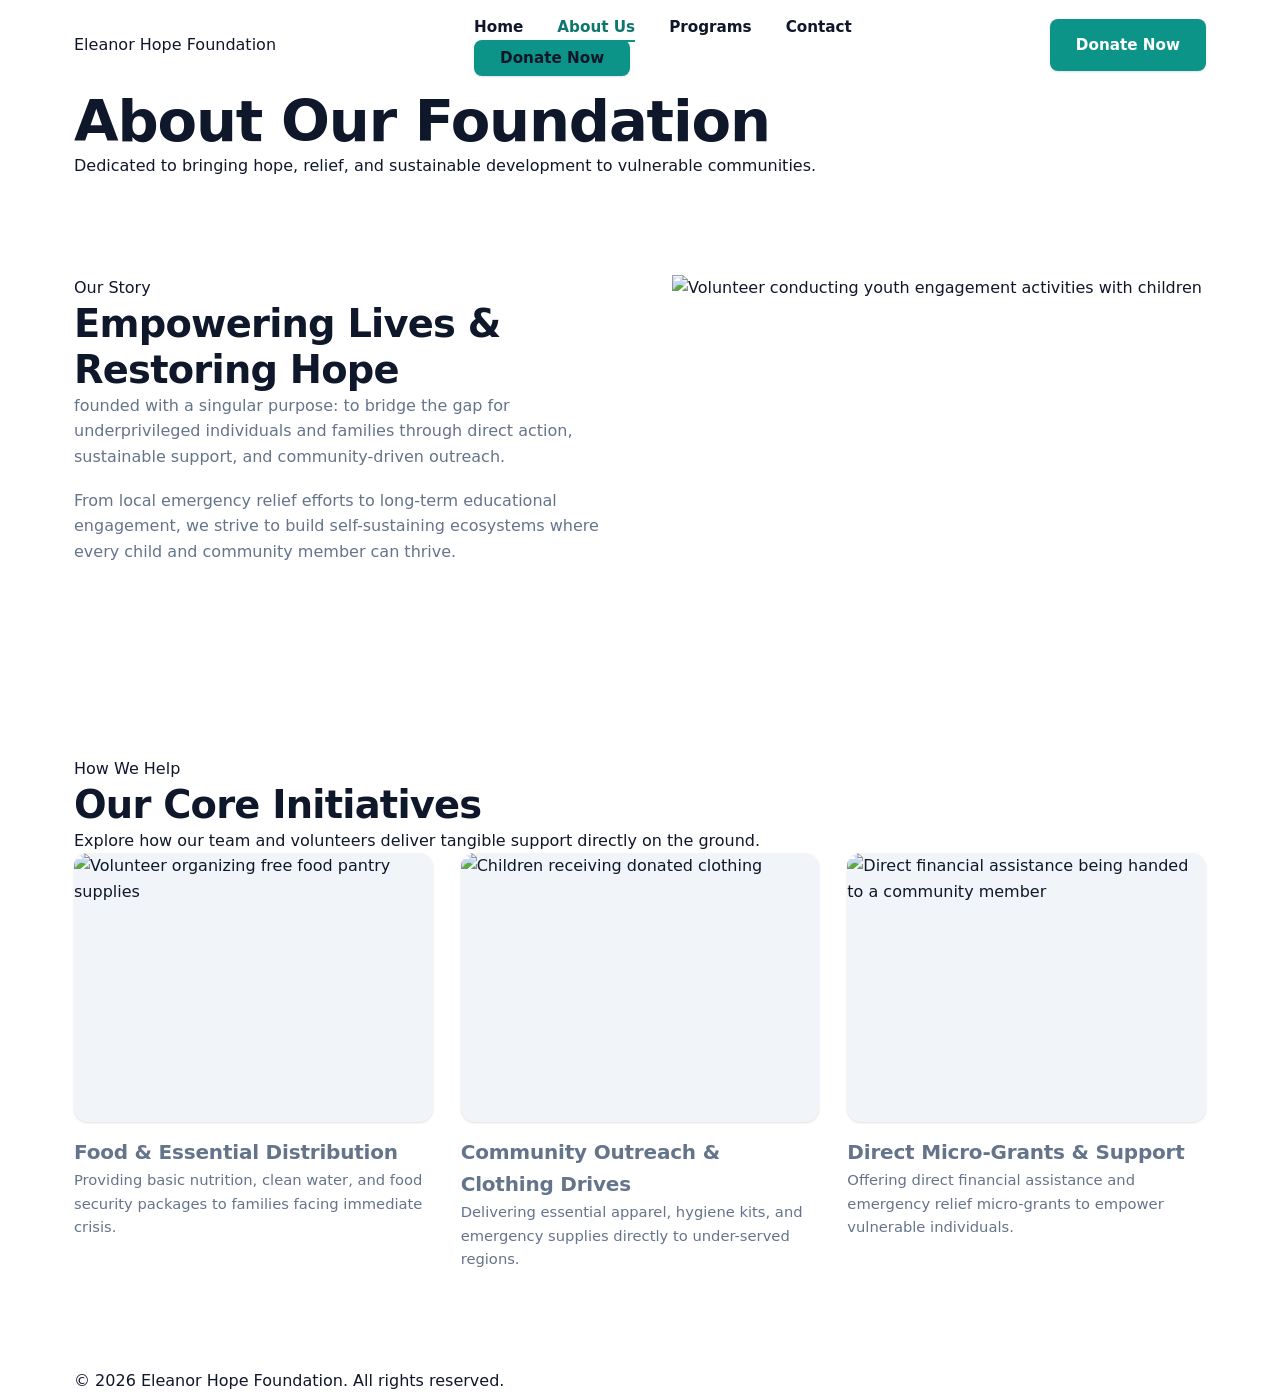
==== about.html @ fcf83d25 "Add About page layout with outreach gallery images" ====
<!DOCTYPE html>
<html lang="en">
<head>
  <meta charset="UTF-8" />
  <meta name="viewport" content="width=device-width, initial-scale=1.0" />
  <title>About Us — Eleanor Hope Foundation</title>
  <link rel="stylesheet" href="style.css" />
</head>
<body>

  <!-- Navigation -->
  <header class="header">
    <div class="container header-inner">
      <a href="index.html" class="logo">
        <span class="logo-text">Eleanor Hope <span>Foundation</span></span>
      </a>

      <nav class="main-nav" id="main-nav">
        <ul>
          <li><a href="index.html">Home</a></li>
          <li><a href="about.html" class="active">About Us</a></li>
          <li><a href="programs.html">Programs</a></li>
          <li><a href="contact.html">Contact</a></li>
        </ul>
        <a href="donate.html" class="btn btn-primary btn-donate-mobile">Donate Now</a>
      </nav>

      <a href="donate.html" class="btn btn-primary btn-donate">Donate Now</a>

      <button class="hamburger" id="hamburger" aria-label="Toggle navigation" aria-expanded="false">
        <span></span>
        <span></span>
        <span></span>
      </button>
    </div>
  </header>

  <div class="nav-backdrop" id="nav-backdrop"></div>

  <main>
    <!-- Page Header -->
    <section class="page-header bg-surface">
      <div class="container text-center">
        <h1 class="page-title">About Our Foundation</h1>
        <p class="page-subtitle">Dedicated to bringing hope, relief, and sustainable development to vulnerable communities.</p>
      </div>
    </section>

    <!-- Mission & Story -->
    <section class="section">
      <div class="container">
        <div class="about-grid reveal">
          <div class="about-text">
            <span class="badge">Our Story</span>
            <h2>Empowering Lives & Restoring Hope</h2>
            <p> founded with a singular purpose: to bridge the gap for underprivileged individuals and families through direct action, sustainable support, and community-driven outreach.</p>
            <p>From local emergency relief efforts to long-term educational engagement, we strive to build self-sustaining ecosystems where every child and community member can thrive.</p>
          </div>
          <div class="about-image-wrapper">
            <img src="images/youth-engagement.jpg" alt="Volunteer conducting youth engagement activities with children" class="rounded-img shadow" />
          </div>
        </div>
      </div>
    </section>

    <!-- Our Pillars / Gallery Grid -->
    <section class="section bg-surface">
      <div class="container">
        <div class="section-header text-center reveal">
          <span class="badge">How We Help</span>
          <h2>Our Core Initiatives</h2>
          <p>Explore how our team and volunteers deliver tangible support directly on the ground.</p>
        </div>

        <div class="gallery-grid reveal">
          <!-- Food Security Card -->
          <figure class="gallery-card">
            <div class="gallery-media">
              <img src="images/food-pantry.jpg" alt="Volunteer organizing free food pantry supplies" />
            </div>
            <figcaption>
              <h3>Food & Essential Distribution</h3>
              <p>Providing basic nutrition, clean water, and food security packages to families facing immediate crisis.</p>
            </figcaption>
          </figure>

          <!-- Clothing & Care Outreach -->
          <figure class="gallery-card">
            <div class="gallery-media">
              <img src="images/clothing-outreach.jpg" alt="Children receiving donated clothing" />
            </div>
            <figcaption>
              <h3>Community Outreach & Clothing Drives</h3>
              <p>Delivering essential apparel, hygiene kits, and emergency supplies directly to under-served regions.</p>
            </figcaption>
          </figure>

          <!-- Direct Support -->
          <figure class="gallery-card">
            <div class="gallery-media">
              <img src="images/direct-support.jpg" alt="Direct financial assistance being handed to a community member" />
            </div>
            <figcaption>
              <h3>Direct Micro-Grants & Support</h3>
              <p>Offering direct financial assistance and emergency relief micro-grants to empower vulnerable individuals.</p>
            </figcaption>
          </figure>
        </div>
      </div>
    </section>
  </main>

  <!-- Footer -->
  <footer class="footer">
    <div class="container">
      <div class="footer-bottom text-center">
        <p>&copy; 2026 Eleanor Hope Foundation. All rights reserved.</p>
      </div>
    </div>
  </footer>

  <script src="script.js"></script>
</body>
</html>
---- style.css ----
/* ============================================
   Eleanor Hope Foundation — Stylesheet
   ============================================ */

:root {
  /* Color tokens */
  --navy: #0F172A;
  --navy-700: #1E293B;
  --teal: #0D9488;
  --teal-600: #0F766E;
  --teal-300: #5EEAD4;
  --teal-100: #CCFBF1;
  --warm-gray: #F8FAFC;
  --white: #FFFFFF;
  --slate-500: #64748B;
  --slate-400: #94A3B8;
  --slate-200: #E2E8F0;
  --slate-100: #F1F5F9;

  /* Type */
  --font-sans: 'Inter', system-ui, -apple-system, 'Segoe UI', Roboto, Helvetica, Arial, sans-serif;

  /* Layout */
  --container-w: 1180px;
  --radius-sm: 8px;
  --radius-md: 14px;
  --radius-lg: 24px;
  --shadow-sm: 0 1px 2px rgba(15, 23, 42, 0.06), 0 1px 3px rgba(15, 23, 42, 0.08);
  --shadow-md: 0 8px 24px rgba(15, 23, 42, 0.08);
  --shadow-lg: 0 20px 48px rgba(15, 23, 42, 0.14);
  --transition: 200ms cubic-bezier(0.4, 0, 0.2, 1);
}

/* ============ Reset ============ */
*, *::before, *::after { box-sizing: border-box; }
html { scroll-behavior: smooth; }
@media (prefers-reduced-motion: reduce) {
  html { scroll-behavior: auto; }
  *, *::before, *::after {
    animation-duration: 0.01ms !important;
    animation-iteration-count: 1 !important;
    transition-duration: 0.01ms !important;
    scroll-behavior: auto !important;
  }
}

body {
  margin: 0;
  font-family: var(--font-sans);
  color: var(--navy);
  background: var(--white);
  line-height: 1.6;
  -webkit-font-smoothing: antialiased;
}

img, svg { display: block; max-width: 100%; }
a { color: inherit; text-decoration: none; }
ul { margin: 0; padding: 0; list-style: none; }
h1, h2, h3, h4, p { margin: 0; }
button { font: inherit; cursor: pointer; }

.container {
  width: 100%;
  max-width: var(--container-w);
  margin-inline: auto;
  padding-inline: 24px;
}

.section { padding-block: 96px; }

:focus-visible {
  outline: 3px solid var(--teal);
  outline-offset: 3px;
  border-radius: 4px;
}

.skip-link {
  position: absolute;
  left: -999px;
  top: auto;
  background: var(--navy);
  color: var(--white);
  padding: 12px 20px;
  border-radius: var(--radius-sm);
  z-index: 200;
}
.skip-link:focus {
  left: 24px;
  top: 24px;
}

/* ============ Typography ============ */
h1 {
  font-size: clamp(2.4rem, 4.6vw, 3.6rem);
  font-weight: 800;
  letter-spacing: -0.02em;
  line-height: 1.1;
}
h2 {
  font-size: clamp(1.9rem, 3vw, 2.5rem);
  font-weight: 800;
  letter-spacing: -0.02em;
  line-height: 1.2;
}
h3 {
  font-size: 1.25rem;
  font-weight: 700;
  letter-spacing: -0.01em;
}
.eyebrow {
  font-size: 0.8rem;
  font-weight: 700;
  letter-spacing: 0.08em;
  text-transform: uppercase;
  color: var(--teal-600);
  margin-bottom: 14px;
}
.text-teal { color: var(--teal); }

.link-arrow {
  display: inline-flex;
  align-items: center;
  gap: 6px;
  margin-top: 22px;
  font-weight: 600;
  color: var(--teal-600);
  border-bottom: 2px solid transparent;
  transition: border-color var(--transition);
}
.link-arrow::after {
  content: "→";
  transition: transform var(--transition);
}
.link-arrow:hover { border-color: var(--teal-600); }
.link-arrow:hover::after { transform: translateX(3px); }

/* ============ Buttons ============ */
.btn {
  display: inline-flex;
  align-items: center;
  justify-content: center;
  gap: 8px;
  padding: 12px 24px;
  border-radius: var(--radius-sm);
  font-weight: 600;
  font-size: 0.95rem;
  border: 2px solid transparent;
  transition: transform var(--transition), box-shadow var(--transition), background var(--transition), border-color var(--transition), color var(--transition);
  white-space: nowrap;
}
.btn-lg { padding: 15px 30px; font-size: 1rem; }
.btn-sm { padding: 9px 18px; font-size: 0.88rem; }

.btn-primary {
  background: var(--teal);
  color: var(--white);
  box-shadow: var(--shadow-sm);
}
.btn-primary:hover {
  background: var(--teal-600);
  transform: translateY(-2px);
  box-shadow: var(--shadow-md);
}

.btn-outline {
  background: transparent;
  color: var(--navy);
  border-color: var(--slate-200);
}
.btn-outline:hover {
  border-color: var(--navy);
  transform: translateY(-2px);
}

.btn-ghost {
  background: transparent;
  color: var(--white);
  border-color: rgba(248, 250, 252, 0.35);
}
.btn-ghost:hover {
  border-color: var(--white);
  transform: translateY(-2px);
}

/* ============ Header ============ */
.site-header {
  position: sticky;
  top: 0;
  z-index: 100;
  background: rgba(255, 255, 255, 0.92);
  backdrop-filter: blur(10px);
  border-bottom: 1px solid var(--slate-200);
}

.header-inner {
  display: flex;
  align-items: center;
  justify-content: space-between;
  gap: 24px;
  padding-block: 14px;
}

.brand {
  display: flex;
  align-items: center;
  gap: 10px;
  flex-shrink: 0;
}
.brand-name {
  font-weight: 800;
  font-size: 1.08rem;
  letter-spacing: -0.01em;
  color: var(--navy);
}
.brand-name em {
  font-style: normal;
  font-weight: 500;
  color: var(--slate-500);
}

.main-nav ul {
  display: flex;
  align-items: center;
  gap: 34px;
}
.main-nav a {
  font-weight: 600;
  font-size: 0.95rem;
  color: var(--navy);
  position: relative;
  padding-block: 4px;
}
.main-nav a::after {
  content: "";
  position: absolute;
  left: 0;
  bottom: -2px;
  width: 0;
  height: 2px;
  background: var(--teal);
  transition: width var(--transition);
}
.main-nav a:hover::after,
.main-nav a.active::after {
  width: 100%;
}
.main-nav a.active { color: var(--teal-600); }

.header-actions {
  display: flex;
  align-items: center;
  gap: 14px;
}

.hamburger {
  display: none;
  flex-direction: column;
  justify-content: center;
  gap: 5px;
  width: 40px;
  height: 40px;
  background: transparent;
  border: 1px solid var(--slate-200);
  border-radius: var(--radius-sm);
  padding: 0;
}
.hamburger span {
  display: block;
  width: 18px;
  height: 2px;
  margin-inline: auto;
  background: var(--navy);
  transition: transform var(--transition), opacity var(--transition);
}
.hamburger[aria-expanded="true"] span:nth-child(1) { transform: translateY(7px) rotate(45deg); }
.hamburger[aria-expanded="true"] span:nth-child(2) { opacity: 0; }
.hamburger[aria-expanded="true"] span:nth-child(3) { transform: translateY(-7px) rotate(-45deg); }

/* ============ Hero ============ */
.hero {
  background: linear-gradient(180deg, var(--warm-gray) 0%, var(--white) 100%);
  overflow: hidden;
}
.hero-inner {
  display: grid;
  grid-template-columns: 1.05fr 0.95fr;
  align-items: center;
  gap: 48px;
  padding-block: 76px 40px;
}
.hero-sub {
  margin-top: 20px;
  font-size: 1.1rem;
  color: var(--slate-500);
  max-width: 46ch;
}
.hero-actions {
  display: flex;
  flex-wrap: wrap;
  gap: 16px;
  margin-top: 34px;
}
.hero-trust {
  display: flex;
  flex-wrap: wrap;
  align-items: center;
  gap: 14px;
  margin-top: 36px;
  font-size: 0.85rem;
  color: var(--slate-500);
}
.hero-trust strong { color: var(--navy); }
.hero-trust .divider {
  width: 1px;
  height: 14px;
  background: var(--slate-200);
}

.hero-visual {
  position: relative;
}

/* Faint arc motif sitting behind the hero photo */
.hero-visual-decoration {
  position: absolute;
  inset: -8% -6% 6% -6%;
  z-index: 0;
  opacity: 0.55;
  pointer-events: none;
}

.hero-photo-frame {
  position: relative;
  z-index: 1;
  border-radius: var(--radius-lg);
  overflow: hidden;
  box-shadow: var(--shadow-lg);
  aspect-ratio: 4 / 3;
  isolation: isolate;
}
.hero-photo {
  width: 100%;
  height: 100%;
  object-fit: cover;
  display: block;
  transition: transform 700ms cubic-bezier(0.4, 0, 0.2, 1);
}
.hero-photo-frame:hover .hero-photo {
  transform: scale(1.045);
}
/* Soft gradient so the badge stays legible over any photo */
.hero-photo-frame::after {
  content: "";
  position: absolute;
  inset: 0;
  background: linear-gradient(0deg, rgba(15, 23, 42, 0.45) 0%, rgba(15, 23, 42, 0) 38%);
  pointer-events: none;
}

.hero-float-card {
  position: absolute;
  z-index: 2;
  bottom: 7%;
  left: 6%;
  display: flex;
  align-items: center;
  gap: 10px;
  background: var(--white);
  border-radius: var(--radius-md);
  box-shadow: var(--shadow-lg);
  padding: 14px 18px;
  border: 1px solid var(--slate-200);
  animation: floatY 4.5s ease-in-out infinite;
}
.hero-float-number {
  font-size: 1.3rem;
  font-weight: 800;
  color: var(--navy);
  line-height: 1;
}
.hero-float-label {
  font-size: 0.78rem;
  color: var(--slate-500);
  font-weight: 500;
  max-width: 11ch;
  line-height: 1.25;
}
.pulse-dot {
  flex-shrink: 0;
  width: 9px;
  height: 9px;
  border-radius: 50%;
  background: var(--teal);
  animation: pulseRing 2s ease-out infinite;
}

/* ============ Keyframes ============ */
@keyframes floatY {
  0%, 100% { transform: translateY(0); }
  50% { transform: translateY(-10px); }
}
@keyframes pulseRing {
  0% { box-shadow: 0 0 0 0 rgba(13, 148, 136, 0.45); }
  70% { box-shadow: 0 0 0 9px rgba(13, 148, 136, 0); }
  100% { box-shadow: 0 0 0 0 rgba(13, 148, 136, 0); }
}

/* ============ Stats bar ============ */
.stats-bar {
  background: var(--navy);
}
.stats-grid {
  display: grid;
  grid-template-columns: repeat(4, 1fr);
  padding-block: 44px;
}
.stat {
  display: flex;
  flex-direction: column;
  align-items: center;
  gap: 6px;
  text-align: center;
  padding-inline: 12px;
  border-right: 1px solid rgba(248, 250, 252, 0.12);
}
.stat:last-child { border-right: none; }
.stat-number {
  font-size: clamp(1.8rem, 3vw, 2.4rem);
  font-weight: 800;
  color: var(--teal-300);
  letter-spacing: -0.02em;
}
.stat-label {
  font-size: 0.85rem;
  font-weight: 500;
  color: var(--slate-400);
}

/* ============ About overview ============ */
.about-overview { background: var(--white); }
.about-grid {
  display: grid;
  grid-template-columns: 1fr 1fr;
  gap: 64px;
  align-items: start;
}
.about-text p { color: var(--slate-500); margin-top: 18px; }
.about-text p:first-of-type { margin-top: 0; }

.mission-card {
  background: var(--warm-gray);
  border: 1px solid var(--slate-200);
  border-radius: var(--radius-lg);
  padding: 40px;
}
.mission-statement {
  margin-top: 14px;
  color: var(--slate-500);
  font-size: 1.02rem;
}
.values-list {
  margin-top: 30px;
  display: flex;
  flex-direction: column;
  gap: 22px;
}
.values-list li {
  display: flex;
  gap: 14px;
  align-items: flex-start;
}
.value-mark {
  flex-shrink: 0;
  width: 10px;
  height: 10px;
  margin-top: 7px;
  border-radius: 50%;
  background: var(--teal);
  box-shadow: 0 0 0 4px var(--teal-100);
}
.values-list strong {
  display: block;
  font-size: 1rem;
  margin-bottom: 3px;
}
.values-list p {
  color: var(--slate-500);
  font-size: 0.92rem;
}

/* ============ Programs ============ */
.programs { background: var(--warm-gray); }
.section-heading {
  max-width: 620px;
  margin-bottom: 52px;
}
.section-sub {
  margin-top: 12px;
  color: var(--slate-500);
  font-size: 1.05rem;
}

.programs-grid {
  display: grid;
  grid-template-columns: repeat(3, 1fr);
  gap: 28px;
}
.program-card {
  background: var(--white);
  border: 1px solid var(--slate-200);
  border-radius: var(--radius-md);
  padding: 34px 30px;
  transition: transform var(--transition), box-shadow var(--transition), border-color var(--transition);
}
.programs-grid .program-card:nth-child(2) { transition-delay: 100ms; }
.programs-grid .program-card:nth-child(3) { transition-delay: 200ms; }
.program-card:hover {
  transform: translateY(-6px);
  box-shadow: var(--shadow-lg);
  border-color: var(--teal);
}
.program-icon {
  width: 56px;
  height: 56px;
  display: flex;
  align-items: center;
  justify-content: center;
  border-radius: var(--radius-sm);
  background: var(--teal-100);
  color: var(--teal-600);
  margin-bottom: 22px;
  transition: transform var(--transition);
}
.program-card:hover .program-icon { transform: scale(1.08); }
.program-card p {
  margin-top: 12px;
  color: var(--slate-500);
  font-size: 0.96rem;
}

/* ============ Impact gallery ============ */
.gallery { background: var(--white); }

.gallery-grid {
  display: grid;
  grid-template-columns: repeat(3, 1fr);
  gap: 28px;
}

.gallery-card { margin: 0; }

.gallery-media {
  position: relative;
  border-radius: var(--radius-md);
  overflow: hidden;
  aspect-ratio: 4 / 3;
  box-shadow: var(--shadow-sm);
  background: var(--slate-100);
  cursor: zoom-in;
}
.gallery-media img {
  width: 100%;
  height: 100%;
  object-fit: cover;
  display: block;
  transition: transform 400ms cubic-bezier(0.4, 0, 0.2, 1);
}
.gallery-card:hover .gallery-media img,
.gallery-media:focus-visible img {
  transform: scale(1.05);
}
.gallery-media:focus-visible {
  outline: 3px solid var(--teal);
  outline-offset: 3px;
}

.gallery-badge {
  position: absolute;
  top: 14px;
  left: 14px;
  background: rgba(15, 23, 42, 0.72);
  color: var(--white);
  padding: 6px 14px;
  border-radius: 999px;
  font-size: 0.76rem;
  font-weight: 600;
  letter-spacing: 0.01em;
  backdrop-filter: blur(4px);
  pointer-events: none;
}

.gallery-card figcaption {
  margin-top: 14px;
  color: var(--slate-500);
  font-size: 0.92rem;
}

/* Stagger the reveal so cards don't all fade in at once (2 rows of 3) */
.gallery-grid .gallery-card:nth-child(3n+2) { transition-delay: 90ms; }
.gallery-grid .gallery-card:nth-child(3n+3) { transition-delay: 180ms; }

/* ============ Lightbox ============ */
.lightbox {
  position: fixed;
  inset: 0;
  z-index: 300;
  display: flex;
  align-items: center;
  justify-content: center;
  padding: 28px;
  background: rgba(15, 23, 42, 0.92);
  opacity: 0;
  visibility: hidden;
  transition: opacity var(--transition);
}
.lightbox.open {
  opacity: 1;
  visibility: visible;
}
.lightbox-content {
  margin: 0;
  max-width: min(880px, 92vw);
  max-height: 88vh;
  display: flex;
  flex-direction: column;
  align-items: center;
}
.lightbox-content img {
  display: block;
  width: auto;
  height: auto;
  max-width: 100%;
  max-height: 76vh;
  object-fit: contain;
  border-radius: var(--radius-md);
  box-shadow: var(--shadow-lg);
  background: var(--navy-700);
}
.lightbox-content figcaption {
  margin-top: 16px;
  color: var(--slate-200);
  font-size: 0.95rem;
  text-align: center;
  max-width: 60ch;
}
.lightbox-close {
  position: absolute;
  top: 24px;
  right: 24px;
  width: 44px;
  height: 44px;
  border-radius: 50%;
  background: rgba(248, 250, 252, 0.12);
  border: 1px solid rgba(248, 250, 252, 0.3);
  color: var(--white);
  display: flex;
  align-items: center;
  justify-content: center;
  transition: background var(--transition), transform var(--transition);
}
.lightbox-close:hover {
  background: rgba(248, 250, 252, 0.22);
  transform: scale(1.06);
}

/* ============ CTA banner ============ */
.cta-banner {
  position: relative;
  background: var(--navy);
  overflow: hidden;
}
.cta-decoration {
  position: absolute;
  inset: 0;
  opacity: 0.6;
}
.cta-inner {
  position: relative;
  text-align: center;
  padding-block: 90px;
  max-width: 640px;
}
.cta-banner h2 {
  color: var(--white);
}
.cta-banner p {
  margin-top: 16px;
  color: var(--slate-400);
  font-size: 1.05rem;
}
.cta-actions {
  display: flex;
  flex-wrap: wrap;
  justify-content: center;
  gap: 16px;
  margin-top: 34px;
}

/* ============ Footer ============ */
.site-footer {
  background: var(--navy-700);
  color: var(--slate-400);
}
.footer-grid {
  display: grid;
  grid-template-columns: 1.4fr 1fr 1fr 1fr;
  gap: 40px;
  padding-block: 64px 40px;
}
.footer-brand .brand-name { color: var(--white); }
.footer-brand .brand-name em { color: var(--slate-400); }
.footer-tagline {
  margin-top: 16px;
  font-size: 0.92rem;
  max-width: 30ch;
}
.footer-col h4 {
  color: var(--white);
  font-size: 0.85rem;
  font-weight: 700;
  letter-spacing: 0.04em;
  text-transform: uppercase;
  margin-bottom: 18px;
}
.footer-col ul {
  display: flex;
  flex-direction: column;
  gap: 12px;
}
.footer-col a {
  font-size: 0.92rem;
  transition: color var(--transition);
}
.footer-col a:hover { color: var(--teal-300); }
.footer-contact li { font-size: 0.92rem; line-height: 1.5; }

.social-links {
  display: flex;
  gap: 12px;
}
.social-links a {
  width: 38px;
  height: 38px;
  display: flex;
  align-items: center;
  justify-content: center;
  border: 1px solid rgba(248, 250, 252, 0.18);
  border-radius: 50%;
  transition: border-color var(--transition), color var(--transition), background var(--transition);
}
.social-links a:hover {
  border-color: var(--teal-300);
  color: var(--teal-300);
  background: rgba(94, 234, 212, 0.08);
}

.footer-bottom {
  border-top: 1px solid rgba(248, 250, 252, 0.1);
}
.footer-bottom-inner {
  padding-block: 22px;
  display: flex;
  flex-wrap: wrap;
  justify-content: space-between;
  gap: 8px;
  font-size: 0.8rem;
}

/* ============================================
   Responsive
   ============================================ */

@media (max-width: 1024px) {
  .hero-inner { grid-template-columns: 1fr; }
  .hero-visual { max-width: 460px; margin-inline: auto; order: -1; }
  .about-grid { grid-template-columns: 1fr; gap: 40px; }
  .footer-grid { grid-template-columns: 1fr 1fr; }
}

@media (max-width: 860px) {
  html, body {
    overflow-x: hidden;
    position: relative;
  }

  /* Off-screen drawer setup */
  .main-nav {
    position: fixed;
    top: 0;
    right: 0;
    height: 100vh;
    width: min(320px, 82vw);
    background: var(--white);
    box-shadow: var(--shadow-lg);
    padding: 100px 32px 40px;
    transform: translateX(100%);
    transition: transform var(--transition);
    z-index: 90;
  }
  
  /* Class toggled by JavaScript */
  .main-nav.open { 
    transform: translateX(0); 
  }

  .main-nav ul {
    flex-direction: column;
    align-items: flex-start;
    gap: 26px;
  }
  .main-nav a { font-size: 1.1rem; }

  .hamburger { display: flex; }
  .btn-donate { display: none; }
  .main-nav .btn-donate-mobile { display: inline-flex; margin-top: 8px; }

  .programs-grid { grid-template-columns: 1fr; }
  .gallery-grid { grid-template-columns: repeat(2, 1fr); }
  .gallery-grid .gallery-card:nth-child(3n+2),
  .gallery-grid .gallery-card:nth-child(3n+3) { transition-delay: 0ms; }
  .gallery-grid .gallery-card:nth-child(even) { transition-delay: 100ms; }
  .stats-grid { grid-template-columns: repeat(2, 1fr); row-gap: 32px; }
  .stat:nth-child(2) { border-right: none; }
  .stat:nth-child(1), .stat:nth-child(2) {
    border-bottom: 1px solid rgba(248, 250, 252, 0.12);
    padding-bottom: 24px;
  }
}

@media (max-width: 640px) {
  .section { padding-block: 64px; }
  .hero-inner { padding-block: 52px 30px; }
  .hero-actions .btn { flex: 1 1 auto; text-align: center; }
  .footer-grid { grid-template-columns: 1fr; gap: 36px; }
  .footer-bottom-inner { flex-direction: column; }
  .hero-float-card { position: static; margin-top: 20px; width: fit-content; }
  .gallery-grid { grid-template-columns: 1fr; }
  .gallery-grid .gallery-card { transition-delay: 0ms !important; }
  .lightbox { padding: 16px; }
  .lightbox-close { top: 12px; right: 12px; }
}

/* ============================================
   Scroll reveal
   ============================================ */
.reveal {
  opacity: 0;
  transform: translateY(28px);
  transition: opacity 700ms cubic-bezier(0.4, 0, 0.2, 1), transform 700ms cubic-bezier(0.4, 0, 0.2, 1);
  will-change: opacity, transform;
}
.reveal.in-view {
  opacity: 1;
  transform: translateY(0);
}
@media (prefers-reduced-motion: reduce) {
  .reveal {
    opacity: 1 !important;
    transform: none !important;
    transition: none !important;
  }
  .hero-float-card,
  .pulse-dot {
    animation: none !important;
  }
}

/* Nav overlay backdrop for mobile menu */
.nav-backdrop {
  position: fixed;
  inset: 0;
  background: rgba(15, 23, 42, 0.4);
  opacity: 0;
  pointer-events: none;
  transition: opacity var(--transition);
  z-index: 80;
}
.nav-backdrop.open {
  opacity: 1;
  pointer-events: auto;
}
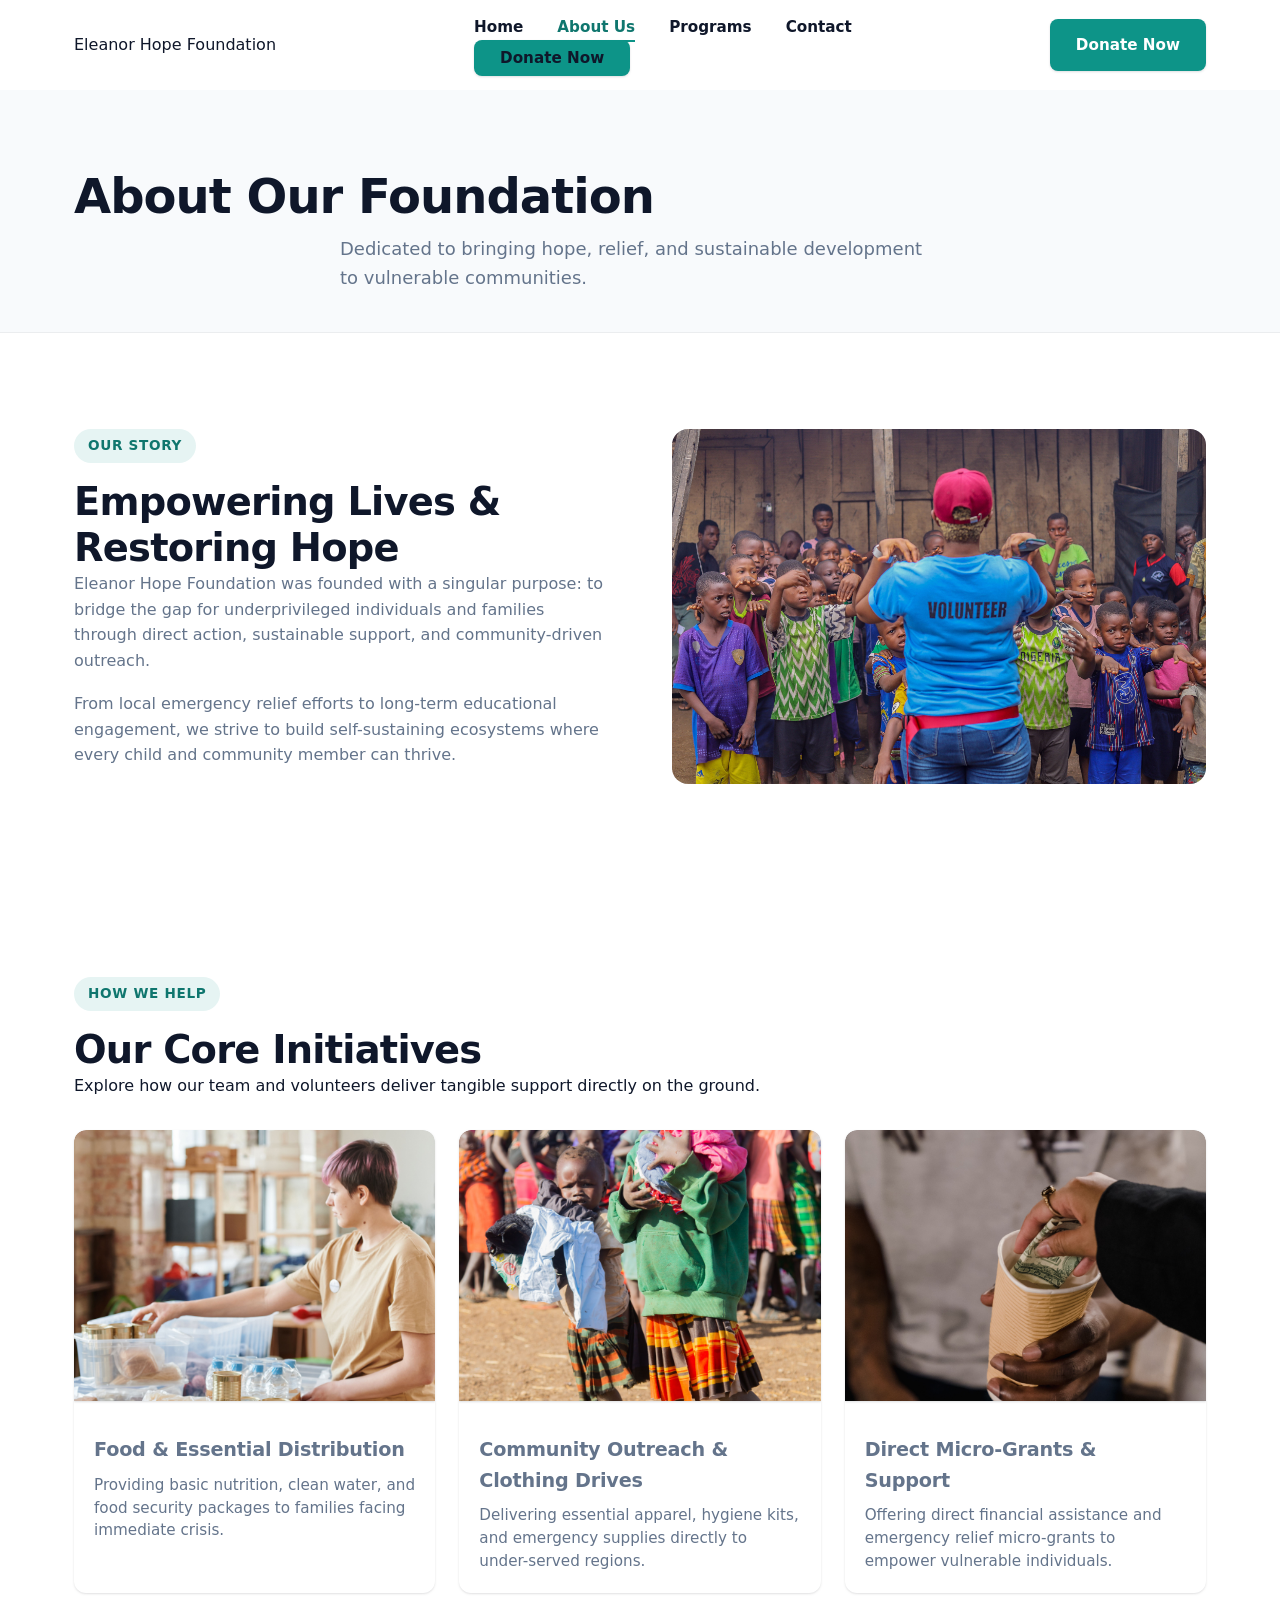
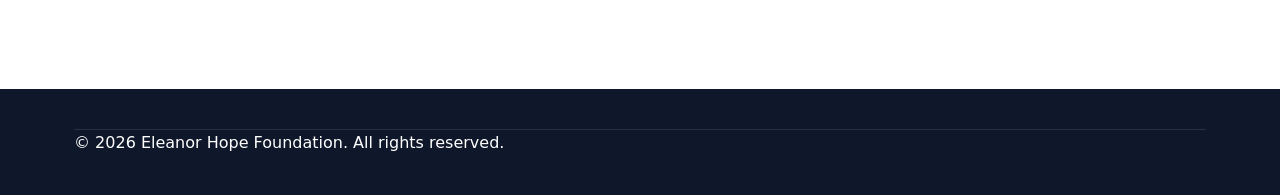
==== commit a622b512: "Fix gallery grid and footer display on about page" ====
--- a/about.html
+++ b/about.html
@@ -53,7 +53,7 @@
           <div class="about-text">
             <span class="badge">Our Story</span>
             <h2>Empowering Lives & Restoring Hope</h2>
-            <p> founded with a singular purpose: to bridge the gap for underprivileged individuals and families through direct action, sustainable support, and community-driven outreach.</p>
+            <p>Eleanor Hope Foundation was founded with a singular purpose: to bridge the gap for underprivileged individuals and families through direct action, sustainable support, and community-driven outreach.</p>
             <p>From local emergency relief efforts to long-term educational engagement, we strive to build self-sustaining ecosystems where every child and community member can thrive.</p>
           </div>
           <div class="about-image-wrapper">
@@ -72,7 +72,7 @@
           <p>Explore how our team and volunteers deliver tangible support directly on the ground.</p>
         </div>
 
-        <div class="gallery-grid reveal">
+        <div class="about-gallery-grid reveal">
           <!-- Food Security Card -->
           <figure class="gallery-card">
             <div class="gallery-media">
--- a/style.css
+++ b/style.css
@@ -878,4 +878,105 @@
 .nav-backdrop.open {
   opacity: 1;
   pointer-events: auto;
+}
+
+/* ============================================
+   Page Header & About Components
+   ============================================ */
+
+.page-header {
+  padding-block: 80px 40px;
+  background-color: var(--surface-color, #f8fafc);
+  border-bottom: 1px solid rgba(0, 0, 0, 0.05);
+}
+
+.page-title {
+  font-size: clamp(2rem, 4vw, 3rem);
+  font-weight: 800;
+  color: var(--text-color, #0f172a);
+  margin-bottom: 12px;
+}
+
+.page-subtitle {
+  font-size: 1.125rem;
+  color: var(--text-muted, #64748b);
+  max-width: 600px;
+  margin-inline: auto;
+}
+
+.badge {
+  display: inline-block;
+  padding: 6px 14px;
+  background-color: rgba(13, 148, 136, 0.1);
+  color: var(--teal-600, #0d9488);
+  font-size: 0.85rem;
+  font-weight: 600;
+  border-radius: 50px;
+  margin-bottom: 16px;
+  text-transform: uppercase;
+  letter-spacing: 0.05em;
+}
+
+.about-image-wrapper {
+  width: 100%;
+  border-radius: 16px;
+  overflow: hidden;
+}
+
+.about-image-wrapper img,
+.gallery-media img {
+  width: 100%;
+  height: 100%;
+  object-fit: cover;
+  display: block;
+}
+
+.gallery-media {
+  aspect-ratio: 4 / 3;
+  overflow: hidden;
+  border-radius: 12px 12px 0 0;
+}
+
+.gallery-card {
+  background: var(--white, #ffffff);
+  border-radius: 12px;
+  overflow: hidden;
+  box-shadow: var(--shadow-sm, 0 1px 3px rgba(0,0,0,0.1));
+}
+
+.gallery-card figcaption {
+  padding: 20px;
+}
+
+.gallery-card h3 {
+  font-size: 1.2rem;
+  margin-bottom: 8px;
+}
+
+.gallery-card p {
+  font-size: 0.95rem;
+  color: var(--text-muted, #64748b);
+  line-height: 1.5;
+}
+
+/* ============================================
+   About Page Grid & Layout Fixes
+   ============================================ */
+
+.about-gallery-grid {
+  display: grid;
+  grid-template-columns: repeat(auto-fit, minmax(280px, 1fr));
+  gap: 24px;
+  margin-top: 32px;
+}
+
+.footer {
+  position: relative;
+  z-index: 10;
+  width: 100%;
+  clear: both;
+  padding-block: 40px;
+  background-color: var(--text-color, #0f172a);
+  color: #ffffff;
+  margin-top: auto;
 }
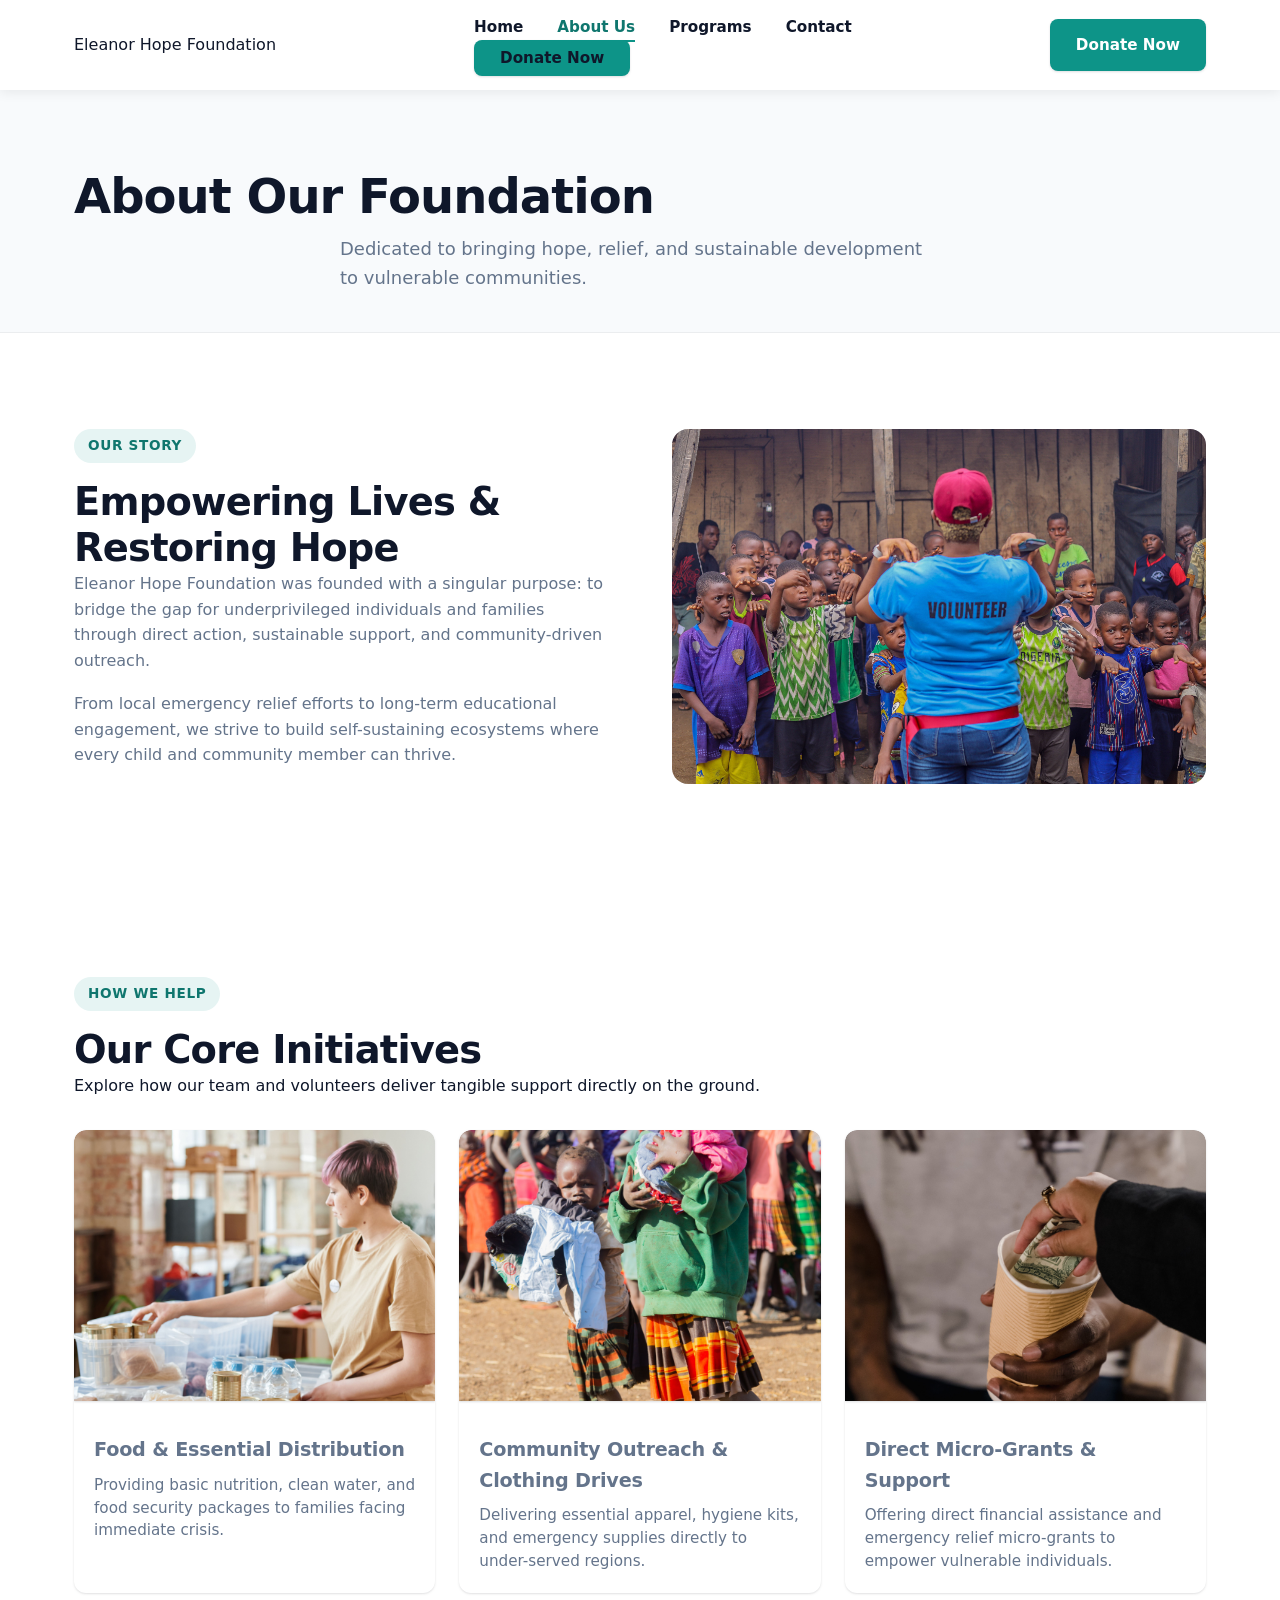
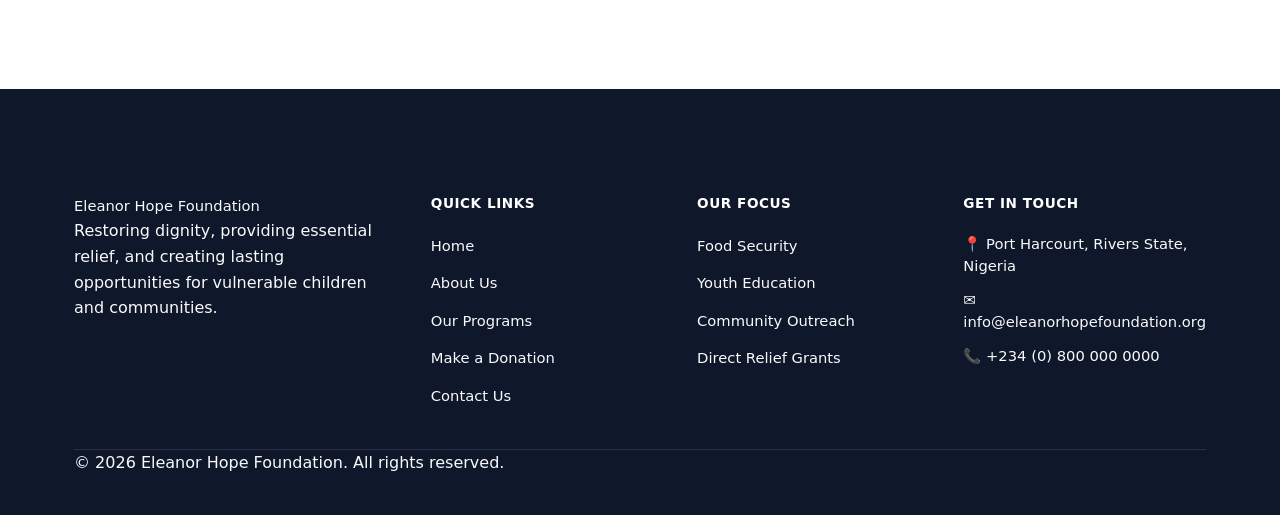
==== commit 6fb97db8: "Update complete about page with universal sticky header and full footer" ====
--- a/about.html
+++ b/about.html
@@ -8,7 +8,7 @@
 </head>
 <body>
 
-  <!-- Navigation -->
+  <!-- Universal Header -->
   <header class="header">
     <div class="container header-inner">
       <a href="index.html" class="logo">
@@ -110,9 +110,52 @@
     </section>
   </main>
 
-  <!-- Footer -->
+  <!-- Universal Footer -->
   <footer class="footer">
     <div class="container">
+      <div class="footer-grid">
+        <!-- Brand Col -->
+        <div class="footer-col brand-col">
+          <a href="index.html" class="logo footer-logo">
+            <span class="logo-text">Eleanor Hope <span>Foundation</span></span>
+          </a>
+          <p>Restoring dignity, providing essential relief, and creating lasting opportunities for vulnerable children and communities.</p>
+        </div>
+
+        <!-- Quick Links -->
+        <div class="footer-col">
+          <h4 class="footer-heading">Quick Links</h4>
+          <ul class="footer-links">
+            <li><a href="index.html">Home</a></li>
+            <li><a href="about.html">About Us</a></li>
+            <li><a href="programs.html">Our Programs</a></li>
+            <li><a href="donate.html">Make a Donation</a></li>
+            <li><a href="contact.html">Contact Us</a></li>
+          </ul>
+        </div>
+
+        <!-- Programs -->
+        <div class="footer-col">
+          <h4 class="footer-heading">Our Focus</h4>
+          <ul class="footer-links">
+            <li><a href="programs.html#food">Food Security</a></li>
+            <li><a href="programs.html#education">Youth Education</a></li>
+            <li><a href="programs.html#clothing">Community Outreach</a></li>
+            <li><a href="programs.html#relief">Direct Relief Grants</a></li>
+          </ul>
+        </div>
+
+        <!-- Contact Info -->
+        <div class="footer-col">
+          <h4 class="footer-heading">Get in Touch</h4>
+          <ul class="footer-contact">
+            <li><span>📍</span> Port Harcourt, Rivers State, Nigeria</li>
+            <li><span>✉️</span> info@eleanorhopefoundation.org</li>
+            <li><span>📞</span> +234 (0) 800 000 0000</li>
+          </ul>
+        </div>
+      </div>
+
       <div class="footer-bottom text-center">
         <p>&copy; 2026 Eleanor Hope Foundation. All rights reserved.</p>
       </div>
--- a/style.css
+++ b/style.css
@@ -979,4 +979,34 @@
   background-color: var(--text-color, #0f172a);
   color: #ffffff;
   margin-top: auto;
+}
+
+/* ============================================
+   Sticky Header & Universal Footer Layout
+   ============================================ */
+
+.header {
+  position: sticky;
+  top: 0;
+  z-index: 1000;
+  background-color: #ffffff;
+  box-shadow: 0 2px 12px rgba(0, 0, 0, 0.08);
+  transition: all 0.3s ease;
+}
+
+/* Ensure body uses flex layout so footers sit at bottom on short pages */
+body {
+  display: flex;
+  flex-direction: column;
+  min-height: 100vh;
+}
+
+main {
+  flex: 1 0 auto;
+}
+
+.footer {
+  margin-top: auto;
+  background-color: #0f172a;
+  color: #f8fafc;
 }
